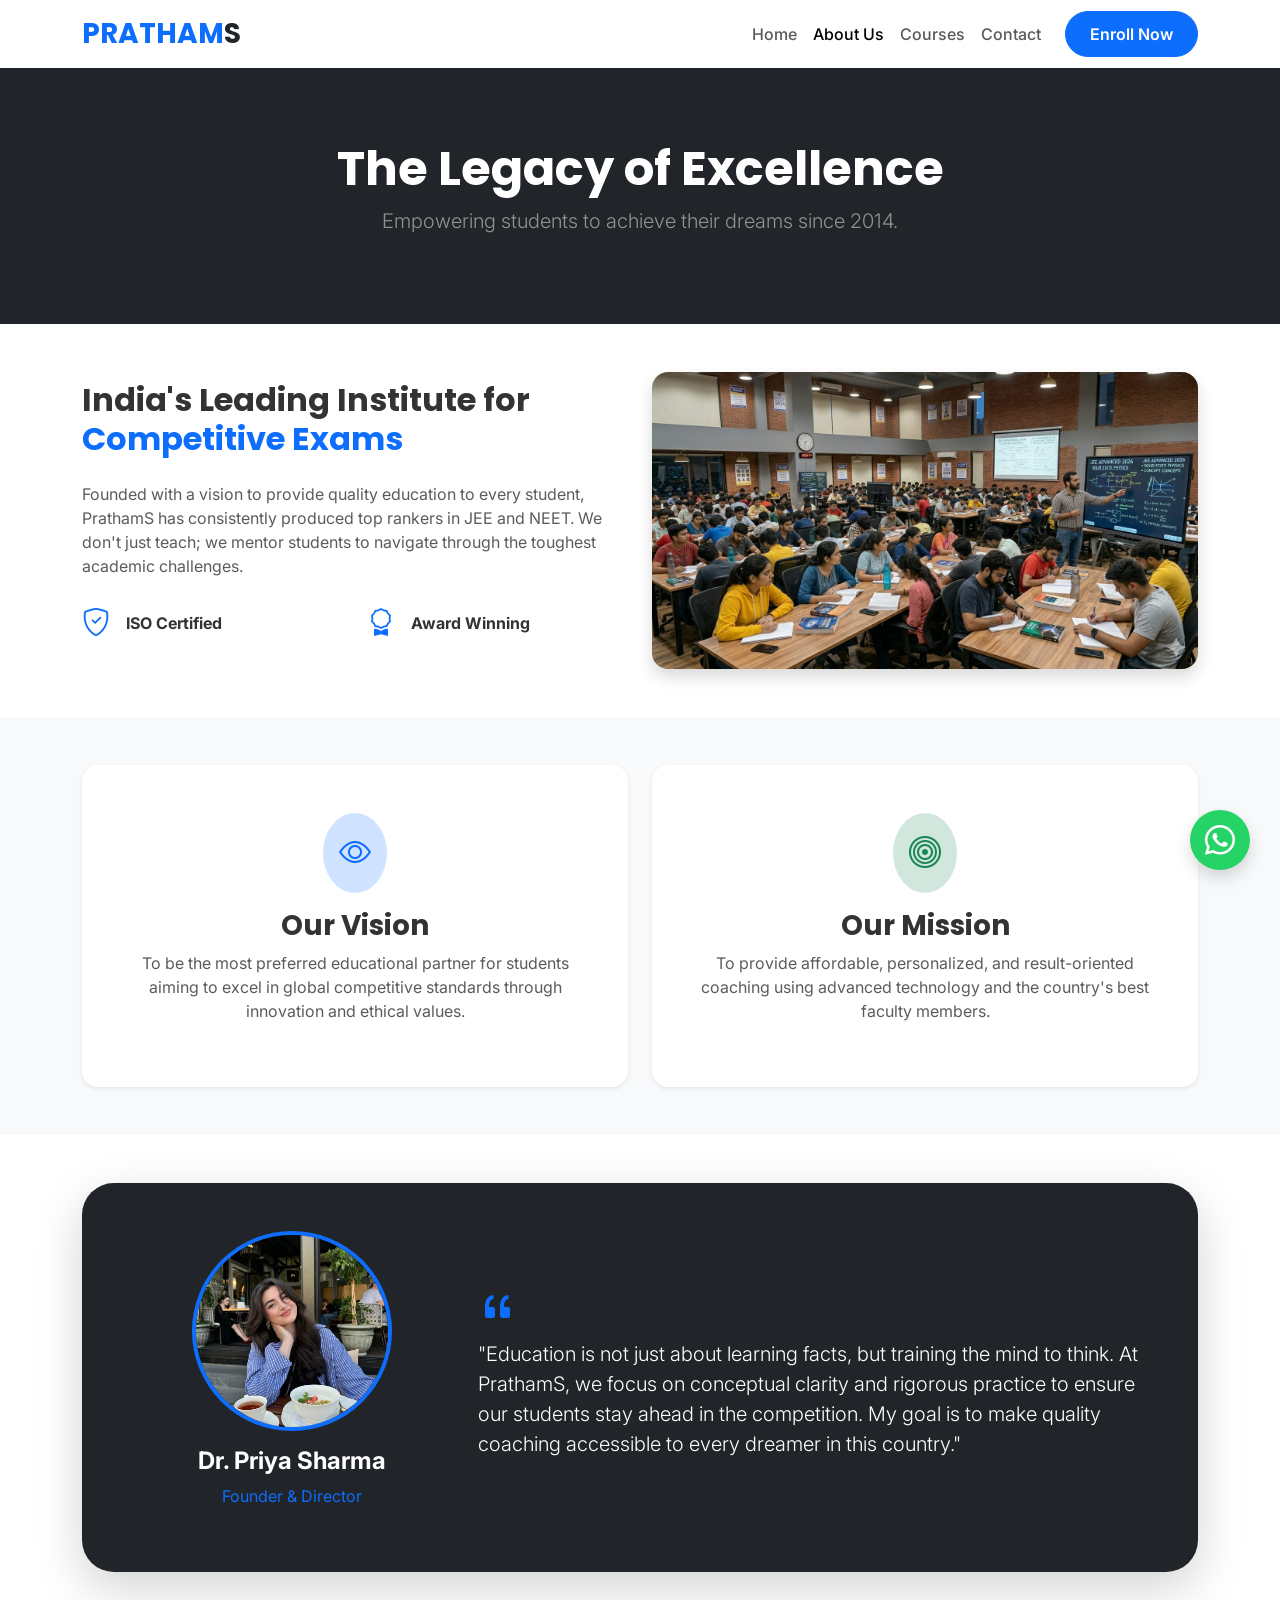
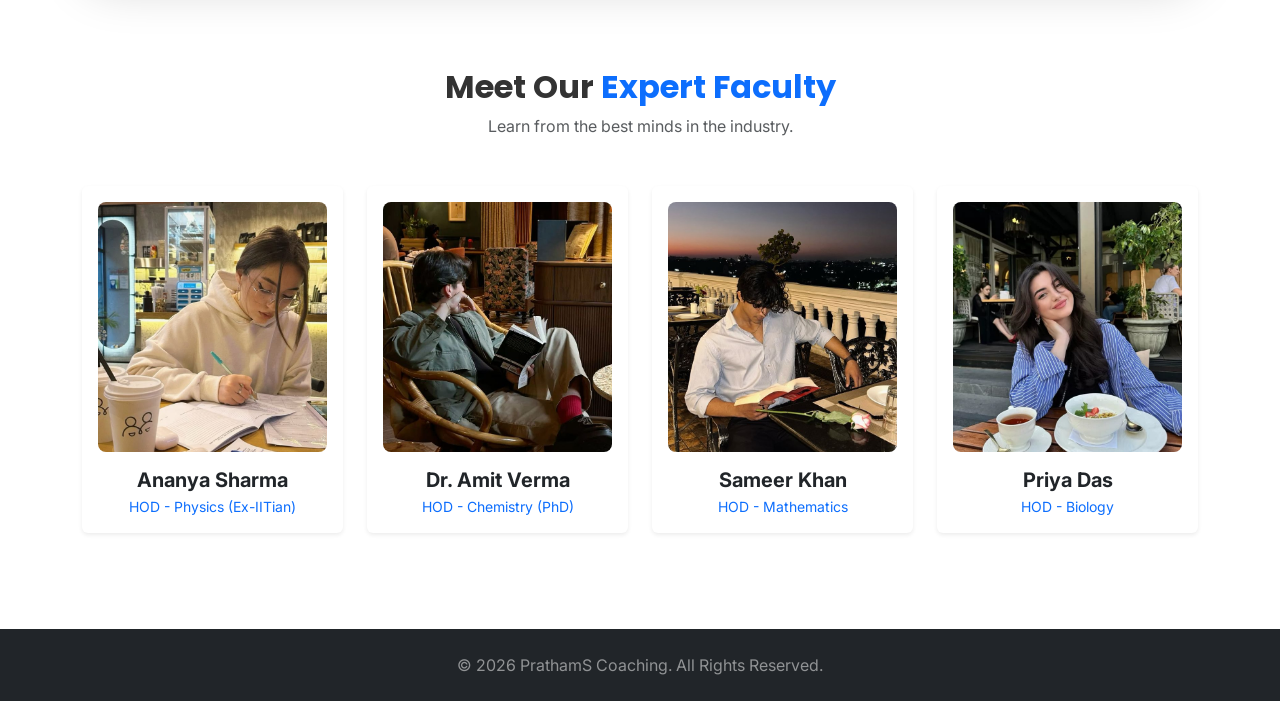
==== about.html @ e1fd83d7 "Add files via upload" ====
<!DOCTYPE html>
<html lang="en">
<head>
    <meta charset="UTF-8">
    <meta name="viewport" content="width=device-width, initial-scale=1.0">
    <title>About Us | PrathamS - Transforming Education</title>
    <link href="https://cdn.jsdelivr.net/npm/bootstrap@5.3.0/dist/css/bootstrap.min.css" rel="stylesheet">
    <link href="https://fonts.googleapis.com/css2?family=Inter:wght@400;600;700&family=Poppins:wght@500;700&display=swap" rel="stylesheet">
    <link rel="stylesheet" href="https://cdn.jsdelivr.net/npm/bootstrap-icons@1.11.1/font/bootstrap-icons.css">
    <link href="https://unpkg.com/aos@2.3.1/dist/aos.css" rel="stylesheet">
    <link rel="stylesheet" href="css/style.css">
</head>
<body>

    <nav class="navbar navbar-expand-lg sticky-top bg-white shadow-sm">
        <div class="container">
            <a class="navbar-brand fw-bold text-primary fs-3" href="index.html">PRATHAM<span class="text-dark">S</span></a>
            <button class="navbar-toggler" type="button" data-bs-toggle="collapse" data-bs-target="#navbarNav">
                <span class="navbar-toggler-icon"></span>
            </button>
            <div class="collapse navbar-collapse" id="navbarNav">
                <ul class="navbar-nav ms-auto fw-medium">
                    <li class="nav-item"><a class="nav-link" href="index.html">Home</a></li>
                    <li class="nav-item"><a class="nav-link active" href="about.html">About Us</a></li>
                    <li class="nav-item"><a class="nav-link" href="courses.html">Courses</a></li>
                    <li class="nav-item"><a class="nav-link" href="contact.html">Contact</a></li>
                </ul>
                <button class="btn btn-primary ms-lg-3 rounded-pill px-4" data-bs-toggle="modal" data-bs-target="#enrollModal">Enroll Now</button>
            </div>
        </div>
    </nav>

    <header class="bg-dark py-5 text-white text-center">
        <div class="container py-4">
            <h1 class="fw-bold display-5">The Legacy of Excellence</h1>
            <p class="lead text-white-50">Empowering students to achieve their dreams since 2014.</p>
        </div>
    </header>

    <section class="py-5">
        <div class="container">
            <div class="row align-items-center">
                <div class="col-lg-6" data-aos="fade-right">
                    <h2 class="fw-bold mb-4">India's Leading Institute for <span class="text-primary">Competitive Exams</span></h2>
                    <p class="text-muted">Founded with a vision to provide quality education to every student, PrathamS has consistently produced top rankers in JEE and NEET. We don't just teach; we mentor students to navigate through the toughest academic challenges.</p>
                    <div class="row mt-4">
                        <div class="col-6 mb-3">
                            <div class="d-flex align-items-center">
                                <i class="bi bi-shield-check text-primary fs-3 me-3"></i>
                                <span class="fw-bold">ISO Certified</span>
                            </div>
                        </div>
                        <div class="col-6 mb-3">
                            <div class="d-flex align-items-center">
                                <i class="bi bi-award text-primary fs-3 me-3"></i>
                                <span class="fw-bold">Award Winning</span>
                            </div>
                        </div>
                    </div>
                </div>
                <div class="col-lg-6" data-aos="fade-left">
                    <img src="/assets/WhatsApp Image 2026-04-28 at 18.52.31.jpeg" class="img-fluid rounded-4 shadow" alt="Classroom">
                </div>
            </div>
        </div>
    </section>

    <section class="py-5 bg-light">
        <div class="container">
            <div class="row g-4 text-center">
                <div class="col-md-6" data-aos="zoom-in">
                    <div class="p-5 bg-white rounded-4 shadow-sm h-100">
                        <div class="icon-box mb-3 bg-primary-subtle d-inline-block p-3 rounded-circle text-primary">
                            <i class="bi bi-eye fs-2"></i>
                        </div>
                        <h3 class="fw-bold">Our Vision</h3>
                        <p class="text-muted">To be the most preferred educational partner for students aiming to excel in global competitive standards through innovation and ethical values.</p>
                    </div>
                </div>
                <div class="col-md-6" data-aos="zoom-in" data-aos-delay="100">
                    <div class="p-5 bg-white rounded-4 shadow-sm h-100">
                        <div class="icon-box mb-3 bg-success-subtle d-inline-block p-3 rounded-circle text-success">
                            <i class="bi bi-bullseye fs-2"></i>
                        </div>
                        <h3 class="fw-bold">Our Mission</h3>
                        <p class="text-muted">To provide affordable, personalized, and result-oriented coaching using advanced technology and the country's best faculty members.</p>
                    </div>
                </div>
            </div>
        </div>
    </section>

    <section class="py-5">
        <div class="container">
            <div class="card border-0 bg-dark text-white p-4 p-md-5 rounded-5 overflow-hidden shadow-lg">
                <div class="row align-items-center">
                    <div class="col-lg-4 text-center mb-4 mb-lg-0">
                        <img src="/assets/WhatsApp Image 2026-04-28 at 19.09.15.jpeg" class="img-fluid rounded-circle border border-4 border-primary" style="width: 200px; height: 200px; object-fit: cover;" alt="Director">
                        <h4 class="mt-3 fw-bold">Dr. Priya Sharma</h4>
                        <p class="text-primary">Founder & Director</p>
                    </div>
                    <div class="col-lg-8">
                        <i class="bi bi-quote fs-1 text-primary"></i>
                        <p class="lead italic">"Education is not just about learning facts, but training the mind to think. At PrathamS, we focus on conceptual clarity and rigorous practice to ensure our students stay ahead in the competition. My goal is to make quality coaching accessible to every dreamer in this country."</p>
                    </div>
                </div>
            </div>
        </div>
    </section>
 <a href="https://wa.me/916261375866" class="whatsapp-float shadow" target="_blank">
        <i class="bi bi-whatsapp"></i>
    </a>
    <section class="py-5">
        <div class="container">
            <div class="text-center mb-5">
                <h2 class="fw-bold">Meet Our <span class="text-primary">Expert Faculty</span></h2>
                <p class="text-muted">Learn from the best minds in the industry.</p>
            </div>
            <div class="row g-4">
                <div class="col-lg-3 col-md-6" data-aos="fade-up">
                    <div class="card border-0 shadow-sm text-center p-3">
                        <img src="/assets/WhatsApp Image 2026-04-28 at 19.05.55.jpeg" class="rounded-3 mb-3 mx-auto" style="width:100%; height:250px; object-fit:cover;" alt="Faculty">
                        <h5 class="fw-bold mb-1">Ananya Sharma</h5>
                        <p class="text-primary small mb-0">HOD - Physics (Ex-IITian)</p>
                    </div>
                </div>
                <div class="col-lg-3 col-md-6" data-aos="fade-up" data-aos-delay="100">
                    <div class="card border-0 shadow-sm text-center p-3">
                        <img src="/assets/WhatsApp Image 2026-04-28 at 19.12.00.jpeg" class="rounded-3 mb-3 mx-auto" style="width:100%; height:250px; object-fit:cover;" alt="Faculty">
                        <h5 class="fw-bold mb-1">Dr. Amit Verma</h5>
                        <p class="text-primary small mb-0">HOD - Chemistry (PhD)</p>
                    </div>
                </div>
                <div class="col-lg-3 col-md-6" data-aos="fade-up" data-aos-delay="200">
                    <div class="card border-0 shadow-sm text-center p-3">
                        <img src="/assets/WhatsApp Image 2026-04-28 at 19.10.55.jpeg" class="rounded-3 mb-3 mx-auto" style="width:100%; height:250px; object-fit:cover;" alt="Faculty">
                        <h5 class="fw-bold mb-1">Sameer Khan</h5>
                        <p class="text-primary small mb-0">HOD - Mathematics</p>
                    </div>
                </div>
                <div class="col-lg-3 col-md-6" data-aos="fade-up" data-aos-delay="300">
                    <div class="card border-0 shadow-sm text-center p-3">
                        <img src="/assets/WhatsApp Image 2026-04-28 at 19.09.15.jpeg" class="rounded-3 mb-3 mx-auto" style="width:100%; height:250px; object-fit:cover;" alt="Faculty">
                        <h5 class="fw-bold mb-1">Priya Das</h5>
                        <p class="text-primary small mb-0">HOD - Biology</p>
                    </div>
                </div>
            </div>
        </div>
    </section>

    <footer class="bg-dark text-white-50 py-4 mt-5">
        <div class="container text-center">
            <p class="mb-0">&copy; 2026 PrathamS Coaching. All Rights Reserved.</p>
        </div>
    </footer>

    <script src="https://cdn.jsdelivr.net/npm/bootstrap@5.3.0/dist/js/bootstrap.bundle.min.js"></script>
    <script src="https://unpkg.com/aos@2.3.1/dist/aos.js"></script>
    <script>AOS.init();</script>
</body>
</html>
---- css/style.css ----
:root {
    --primary-color: #0d6efd;
    --dark-color: #1a1a1a;
    --light-bg: #f8f9fa;
    --transition: all 0.3s ease;
}

body {
    font-family: 'Inter', sans-serif;
    color: #333;
    overflow-x: hidden;
}

h1, h2, h3, .navbar-brand {
    font-family: 'Poppins', sans-serif;
}

/* Hero Section */
.hero-section {
    min-height: 90vh;
    background: linear-gradient(135deg, #ffffff 0%, #e9f2ff 100%);
    padding: 80px 0;
}

/* Course Cards */
.course-card {
    border: none;
    border-radius: 15px;
    transition: var(--transition);
    overflow: hidden;
    background: #fff;
}

.course-card:hover {
    transform: translateY(-10px);
    shadow: 0 15px 30px rgba(0,0,0,0.1);
}

/* Floating WhatsApp */
.whatsapp-float {
    position: fixed;
    bottom: 30px;
    right: 30px;
    background-color: #25d366;
    color: #fff;
    width: 60px;
    height: 60px;
    border-radius: 50px;
    text-align: center;
    font-size: 30px;
    line-height: 60px;
    z-index: 1000;
    transition: var(--transition);
}

.whatsapp-float:hover {
    background-color: #128c7e;
    color: #fff;
    transform: scale(1.1);
}

/* Custom Buttons */
.btn-primary {
    padding: 10px 25px;
    font-weight: 600;
}

/* Footer Styling */
footer {
    background-color: var(--dark-color);
    color: #bbb;
    padding: 60px 0 20px;
}

footer h5 {
    color: #fff;
    margin-bottom: 25px;
}

.course-card img{
    height: 200px;
    object-fit: cover;
}
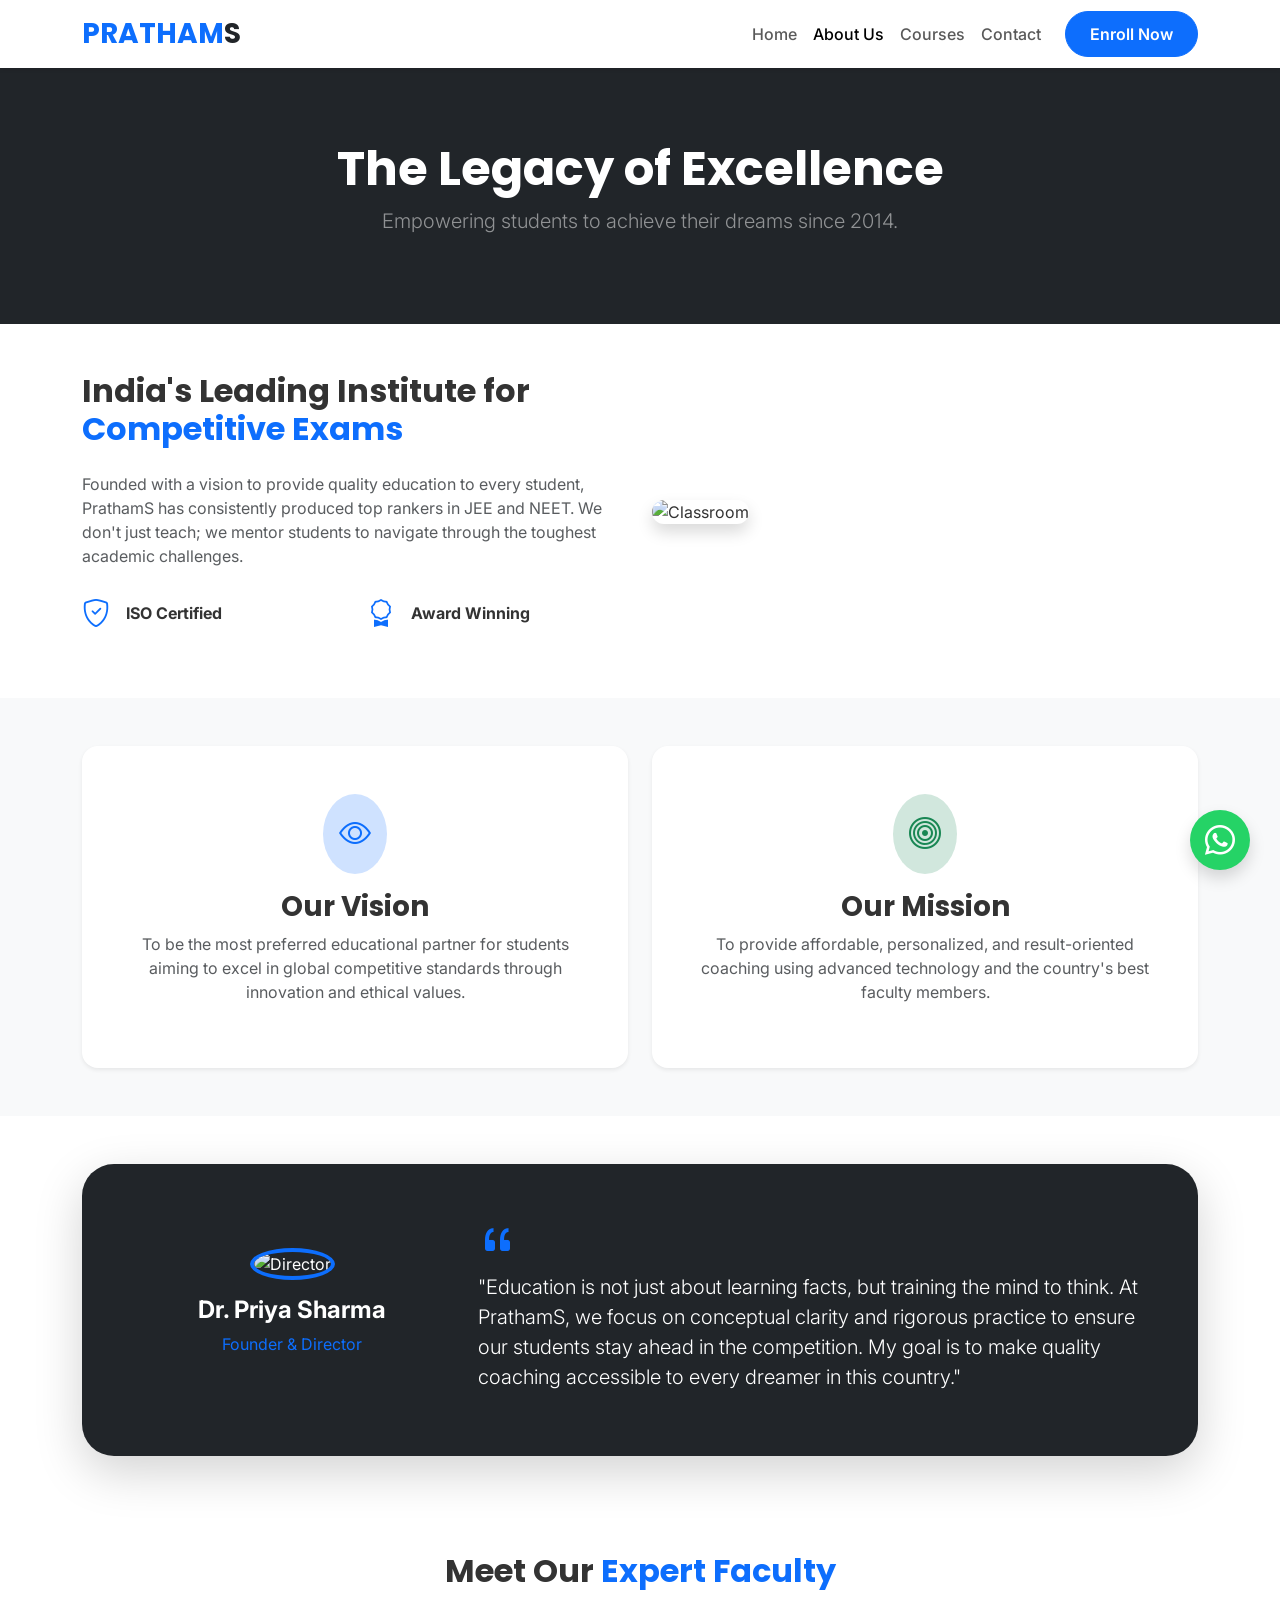
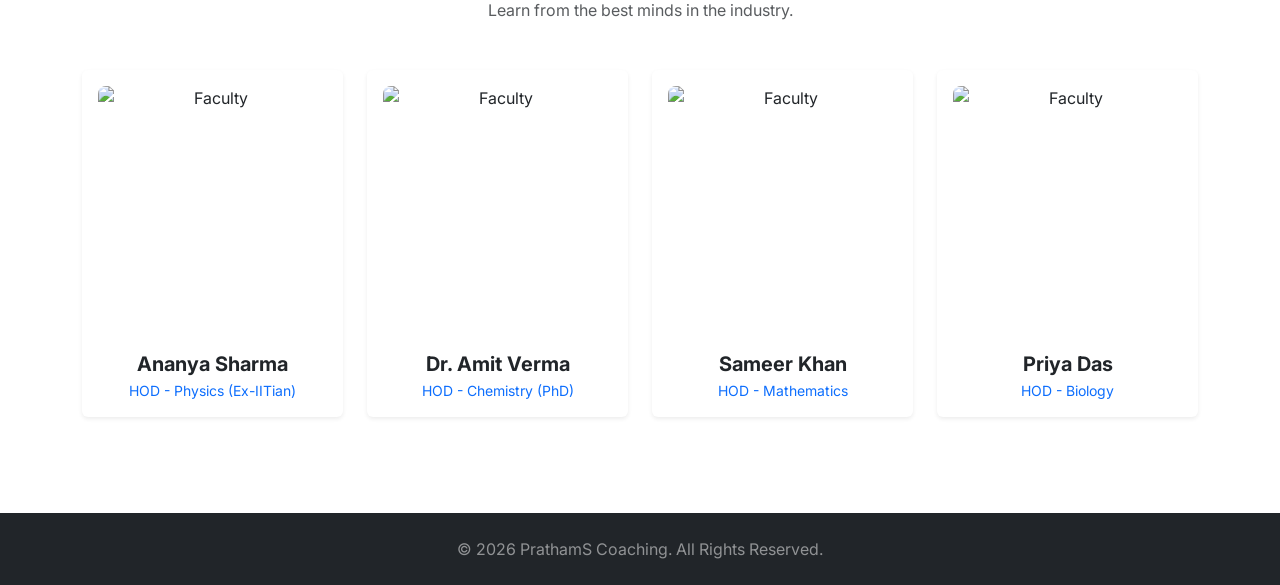
==== commit 30b41bfb: "add images" ====
--- a/about.html
+++ b/about.html
@@ -59,7 +59,7 @@
                     </div>
                 </div>
                 <div class="col-lg-6" data-aos="fade-left">
-                    <img src="/assets/WhatsApp Image 2026-04-28 at 18.52.31.jpeg" class="img-fluid rounded-4 shadow" alt="Classroom">
+                    <img src="/web/assets/classroom.jpg" class="img-fluid rounded-4 shadow" alt="Classroom">
                 </div>
             </div>
         </div>
@@ -95,7 +95,7 @@
             <div class="card border-0 bg-dark text-white p-4 p-md-5 rounded-5 overflow-hidden shadow-lg">
                 <div class="row align-items-center">
                     <div class="col-lg-4 text-center mb-4 mb-lg-0">
-                        <img src="/assets/WhatsApp Image 2026-04-28 at 19.09.15.jpeg" class="img-fluid rounded-circle border border-4 border-primary" style="width: 200px; height: 200px; object-fit: cover;" alt="Director">
+                        <img src="/web/assets/priya.jpg" class="img-fluid rounded-circle border border-4 border-primary" style="width: 200px; height: 200px; object-fit: cover;" alt="Director">
                         <h4 class="mt-3 fw-bold">Dr. Priya Sharma</h4>
                         <p class="text-primary">Founder & Director</p>
                     </div>
@@ -119,28 +119,28 @@
             <div class="row g-4">
                 <div class="col-lg-3 col-md-6" data-aos="fade-up">
                     <div class="card border-0 shadow-sm text-center p-3">
-                        <img src="/assets/WhatsApp Image 2026-04-28 at 19.05.55.jpeg" class="rounded-3 mb-3 mx-auto" style="width:100%; height:250px; object-fit:cover;" alt="Faculty">
+                        <img src="/web/assets/aanaya.jpg" class="rounded-3 mb-3 mx-auto" style="width:100%; height:250px; object-fit:cover;" alt="Faculty">
                         <h5 class="fw-bold mb-1">Ananya Sharma</h5>
                         <p class="text-primary small mb-0">HOD - Physics (Ex-IITian)</p>
                     </div>
                 </div>
                 <div class="col-lg-3 col-md-6" data-aos="fade-up" data-aos-delay="100">
                     <div class="card border-0 shadow-sm text-center p-3">
-                        <img src="/assets/WhatsApp Image 2026-04-28 at 19.12.00.jpeg" class="rounded-3 mb-3 mx-auto" style="width:100%; height:250px; object-fit:cover;" alt="Faculty">
+                        <img src="/web/assets/amit.jpg" class="rounded-3 mb-3 mx-auto" style="width:100%; height:250px; object-fit:cover;" alt="Faculty">
                         <h5 class="fw-bold mb-1">Dr. Amit Verma</h5>
                         <p class="text-primary small mb-0">HOD - Chemistry (PhD)</p>
                     </div>
                 </div>
                 <div class="col-lg-3 col-md-6" data-aos="fade-up" data-aos-delay="200">
                     <div class="card border-0 shadow-sm text-center p-3">
-                        <img src="/assets/WhatsApp Image 2026-04-28 at 19.10.55.jpeg" class="rounded-3 mb-3 mx-auto" style="width:100%; height:250px; object-fit:cover;" alt="Faculty">
+                        <img src="/web/assets/sameer.jpg" class="rounded-3 mb-3 mx-auto" style="width:100%; height:250px; object-fit:cover;" alt="Faculty">
                         <h5 class="fw-bold mb-1">Sameer Khan</h5>
                         <p class="text-primary small mb-0">HOD - Mathematics</p>
                     </div>
                 </div>
                 <div class="col-lg-3 col-md-6" data-aos="fade-up" data-aos-delay="300">
                     <div class="card border-0 shadow-sm text-center p-3">
-                        <img src="/assets/WhatsApp Image 2026-04-28 at 19.09.15.jpeg" class="rounded-3 mb-3 mx-auto" style="width:100%; height:250px; object-fit:cover;" alt="Faculty">
+                        <img src="/web/assets/priya.jpg" class="rounded-3 mb-3 mx-auto" style="width:100%; height:250px; object-fit:cover;" alt="Faculty">
                         <h5 class="fw-bold mb-1">Priya Das</h5>
                         <p class="text-primary small mb-0">HOD - Biology</p>
                     </div>
